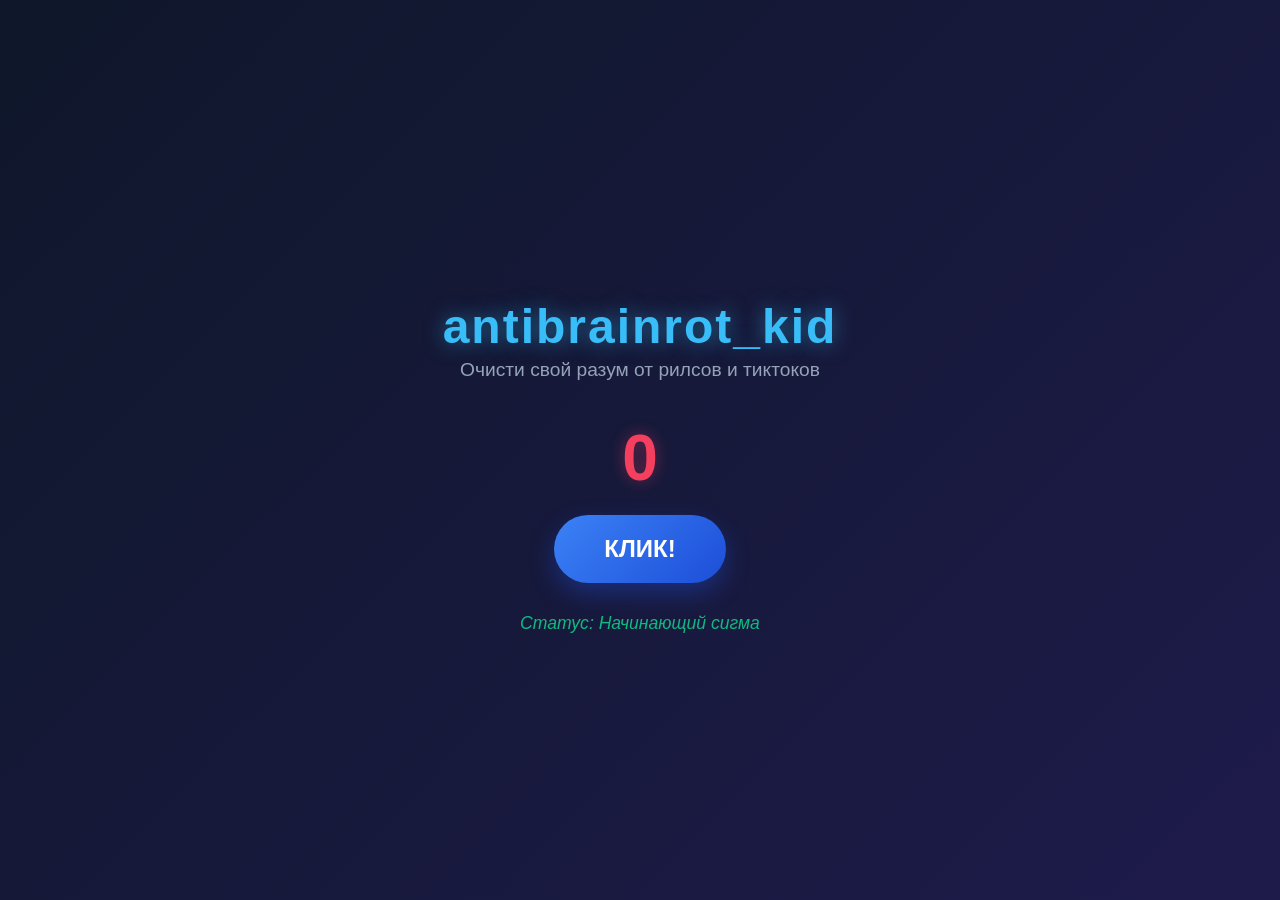
==== index.html @ 58e8cd44 "Create index.html" ====
<!DOCTYPE html>
<html lang="ru">
<head>
    <meta charset="UTF-8">
    <meta name="viewport" content="width=device-width, initial-scale=1.0">
    <title>Antibrainrot Kid Clicker</title>
    <style>
        body {
            font-family: 'Segoe UI', Tahoma, Geneva, Verdana, sans-serif;
            background: linear-gradient(135deg, #0f172a, #1e1b4b);
            color: #ffffff;
            display: flex;
            flex-direction: column;
            align-items: center;
            justify-content: center;
            height: 100vh;
            margin: 0;
            overflow: hidden;
        }

        h1 {
            font-size: 3rem;
            color: #38bdf8;
            text-shadow: 0 0 20px rgba(56, 189, 248, 0.5);
            margin-bottom: 5px;
            letter-spacing: 2px;
        }

        .subtitle {
            font-size: 1.2rem;
            color: #94a3b8;
            margin-bottom: 40px;
        }

        .counter-container {
            font-size: 4rem;
            font-weight: bold;
            color: #f43f5e;
            text-shadow: 0 0 15px rgba(244, 63, 94, 0.4);
            margin-bottom: 20px;
            min-width: 150px;
            text-align: center;
        }

        .click-btn {
            background: linear-gradient(135deg, #3b82f6, #1d4ed8);
            color: white;
            border: none;
            padding: 20px 50px;
            font-size: 1.5rem;
            font-weight: bold;
            border-radius: 50px;
            cursor: pointer;
            box-shadow: 0 10px 25px rgba(29, 78, 216, 0.4);
            transition: transform 0.1s, box-shadow 0.2s;
            user-select: none;
        }

        .click-btn:hover {
            box-shadow: 0 12px 30px rgba(29, 78, 216, 0.6);
            transform: translateY(-2px);
        }

        .click-btn:active {
            transform: scale(0.95);
        }

        .status {
            margin-top: 30px;
            font-size: 1.1rem;
            color: #10b981;
            font-style: italic;
        }
    </style>
</head>
<body>

    <h1>antibrainrot_kid</h1>
    <div class="subtitle">Очисти свой разум от рилсов и тиктоков</div>

    <div class="counter-container" id="counter">0</div>
    
    <button class="click-btn" id="clickBtn">КЛИК!</button>

    <div class="status" id="statusText">Статус: Загрузка базы...</div>

    <script>
        let count = 0;
        const counterEl = document.getElementById('counter');
        const btnEl = document.getElementById('clickBtn');
        const statusEl = document.getElementById('statusText');

        const statuses = [
            { limit: 0, text: "Статус: Начинающий сигма" },
            { limit: 15, text: "Статус: Детокс начался" },
            { limit: 40, text: "Статус: Скибиди-иммунитет повышен" },
            { limit: 75, text: "Статус: Мега-мозг" },
            { limit: 120, text: "Статус: Гигачад без брэйнрота 👑" }
        ];

        function updateStatus() {
            let currentStatus = statuses[0].text;
            for (let i = 0; i < statuses.length; i++) {
                if (count >= statuses[i].limit) {
                    currentStatus = statuses[i].text;
                }
            }
            statusEl.textContent = currentStatus;
        }

        btnEl.addEventListener('click', () => {
            count++;
            counterEl.textContent = count;
            
            // Легкая анимация увеличения цифр при клике
            counterEl.style.transform = 'scale(1.1)';
            setTimeout(() => counterEl.style.transform = 'scale(1)', 50);
            
            updateStatus();
        });

        // Инициализация стартового статуса
        updateStatus();
    </script>
</body>
</html>
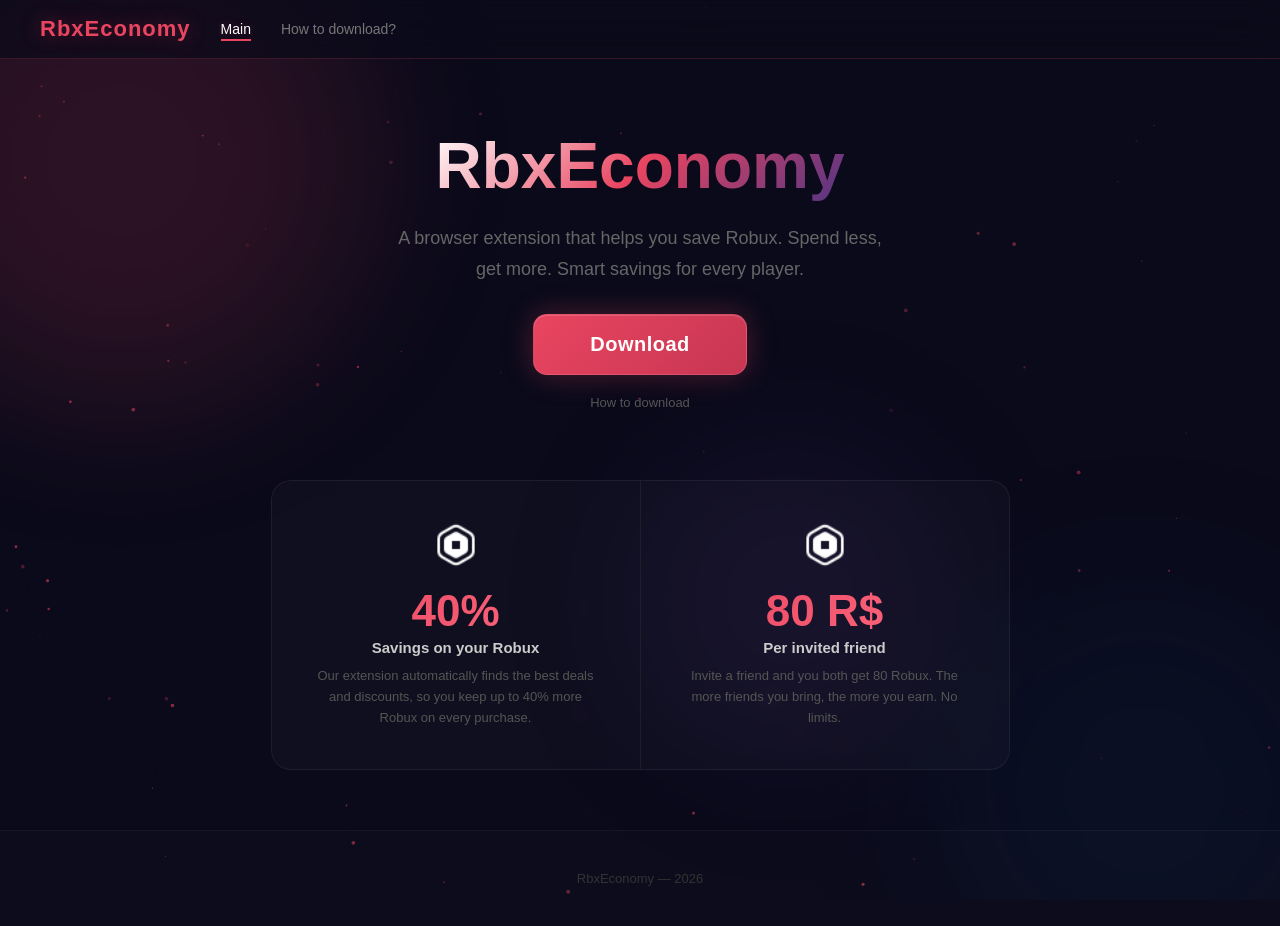
==== commit e04a58a5: "Add files via upload" ====
--- a/index.html
+++ b/index.html
@@ -1,126 +1,365 @@
 <!DOCTYPE html>
-<html lang="ru">
+<html lang="en">
 <head>
     <meta charset="UTF-8">
     <meta name="viewport" content="width=device-width, initial-scale=1.0">
-    <title>Antibrainrot Kid Clicker</title>
+    <title>RbxEconomy</title>
     <style>
+        * { margin: 0; padding: 0; box-sizing: border-box; }
+
         body {
             font-family: 'Segoe UI', Tahoma, Geneva, Verdana, sans-serif;
-            background: linear-gradient(135deg, #0f172a, #1e1b4b);
-            color: #ffffff;
+            color: #eee;
+            min-height: 100vh;
+            overflow-x: hidden;
+            background: #0a0a1a;
+            display: flex;
+            flex-direction: column;
+        }
+
+        canvas#particles {
+            position: fixed;
+            top: 0; left: 0;
+            width: 100%; height: 100%;
+            z-index: 0;
+            pointer-events: none;
+        }
+
+        .bg-orbs {
+            position: fixed;
+            top: 0; left: 0;
+            width: 100%; height: 100%;
+            z-index: 0;
+            pointer-events: none;
+            overflow: hidden;
+        }
+
+        .orb {
+            position: absolute;
+            border-radius: 50%;
+            filter: blur(80px);
+            opacity: 0.15;
+            animation: floatOrb 12s ease-in-out infinite alternate;
+        }
+
+        .orb-1 { width: 500px; height: 500px; background: #e94560; top: -10%; left: -10%; animation-delay: 0s; }
+        .orb-2 { width: 400px; height: 400px; background: #0f3460; bottom: -10%; right: -5%; animation-delay: -4s; }
+        .orb-3 { width: 300px; height: 300px; background: #533483; top: 50%; left: 50%; animation-delay: -8s; }
+
+        @keyframes floatOrb {
+            0% { transform: translate(0, 0) scale(1); }
+            100% { transform: translate(60px, 40px) scale(1.15); }
+        }
+
+        nav {
+            position: sticky;
+            top: 0;
+            z-index: 100;
+            display: flex;
+            align-items: center;
+            gap: 30px;
+            padding: 16px 40px;
+            background: rgba(10, 10, 26, 0.7);
+            backdrop-filter: blur(16px);
+            border-bottom: 1px solid rgba(233, 69, 96, 0.2);
+        }
+
+        nav .brand {
+            font-size: 22px;
+            font-weight: 700;
+            color: #e94560;
+            letter-spacing: 1px;
+            text-shadow: 0 0 20px rgba(233, 69, 96, 0.4);
+        }
+
+        nav a {
+            color: #777;
+            text-decoration: none;
+            font-size: 14px;
+            transition: color 0.25s, text-shadow 0.25s;
+            position: relative;
+        }
+
+        nav a::after {
+            content: '';
+            position: absolute;
+            bottom: -4px; left: 0;
+            width: 0; height: 2px;
+            background: #e94560;
+            transition: width 0.25s;
+        }
+
+        nav a:hover, nav a.active { color: #fff; text-shadow: 0 0 10px rgba(233, 69, 96, 0.3); }
+        nav a:hover::after, nav a.active::after { width: 100%; }
+
+        .main-content {
+            flex: 1;
+            display: flex;
+            flex-direction: column;
+            justify-content: center;
+        }
+
+        .hero {
+            position: relative;
+            z-index: 1;
             display: flex;
             flex-direction: column;
             align-items: center;
             justify-content: center;
-            height: 100vh;
-            margin: 0;
+            gap: 20px;
+            padding: 70px 20px 40px;
+        }
+
+        .hero h1 {
+            font-size: 64px;
+            font-weight: 800;
+            background: linear-gradient(135deg, #fff 0%, #e94560 50%, #533483 100%);
+            -webkit-background-clip: text;
+            -webkit-text-fill-color: transparent;
+            text-align: center;
+            animation: fadeUp 0.8s ease-out;
+        }
+
+        .hero p {
+            font-size: 18px;
+            color: #666;
+            max-width: 500px;
+            text-align: center;
+            line-height: 1.7;
+            animation: fadeUp 0.8s ease-out 0.15s both;
+        }
+
+        @keyframes fadeUp {
+            from { opacity: 0; transform: translateY(30px); }
+            to { opacity: 1; transform: translateY(0); }
+        }
+
+        .download-wrap {
+            position: relative;
+            margin-top: 10px;
+            animation: fadeUp 0.8s ease-out 0.3s both;
+        }
+
+        .download-btn {
+            display: inline-block;
+            padding: 18px 56px;
+            background: linear-gradient(135deg, #e94560, #c73652);
+            color: #fff;
+            text-decoration: none;
+            border-radius: 14px;
+            font-size: 20px;
+            font-weight: 700;
+            letter-spacing: 0.5px;
+            border: 1px solid rgba(255, 255, 255, 0.1);
+            transition: transform 0.2s, box-shadow 0.25s;
+            box-shadow: 0 0 30px rgba(233, 69, 96, 0.3), inset 0 1px 0 rgba(255,255,255,0.15);
+        }
+
+        .download-btn:hover {
+            transform: translateY(-3px) scale(1.03);
+            box-shadow: 0 0 50px rgba(233, 69, 96, 0.5), 0 12px 40px rgba(233, 69, 96, 0.25), inset 0 1px 0 rgba(255,255,255,0.15);
+        }
+
+        .download-btn:active { transform: translateY(0) scale(0.98); }
+
+        .tutorial-link {
+            font-size: 13px;
+            color: #555;
+            text-decoration: none;
+            transition: color 0.25s;
+            animation: fadeUp 0.8s ease-out 0.45s both;
+        }
+
+        .tutorial-link:hover { color: #e94560; }
+
+        .stats-section {
+            position: relative;
+            z-index: 1;
+            padding: 30px 40px 60px;
+            display: flex;
+            justify-content: center;
+        }
+
+        .stats-inner {
+            display: flex;
+            align-items: stretch;
+            gap: 0;
+            background: rgba(255, 255, 255, 0.025);
+            border: 1px solid rgba(255, 255, 255, 0.06);
+            border-radius: 20px;
+            backdrop-filter: blur(8px);
             overflow: hidden;
-        }
-
-        h1 {
-            font-size: 3rem;
-            color: #38bdf8;
-            text-shadow: 0 0 20px rgba(56, 189, 248, 0.5);
-            margin-bottom: 5px;
-            letter-spacing: 2px;
-        }
-
-        .subtitle {
-            font-size: 1.2rem;
-            color: #94a3b8;
-            margin-bottom: 40px;
-        }
-
-        .counter-container {
-            font-size: 4rem;
-            font-weight: bold;
-            color: #f43f5e;
-            text-shadow: 0 0 15px rgba(244, 63, 94, 0.4);
-            margin-bottom: 20px;
-            min-width: 150px;
+            animation: fadeUp 0.6s ease-out 0.5s both;
+        }
+
+        .stat-item {
+            flex: 1;
+            padding: 40px 44px;
             text-align: center;
-        }
-
-        .click-btn {
-            background: linear-gradient(135deg, #3b82f6, #1d4ed8);
-            color: white;
-            border: none;
-            padding: 20px 50px;
-            font-size: 1.5rem;
-            font-weight: bold;
-            border-radius: 50px;
-            cursor: pointer;
-            box-shadow: 0 10px 25px rgba(29, 78, 216, 0.4);
-            transition: transform 0.1s, box-shadow 0.2s;
-            user-select: none;
-        }
-
-        .click-btn:hover {
-            box-shadow: 0 12px 30px rgba(29, 78, 216, 0.6);
-            transform: translateY(-2px);
-        }
-
-        .click-btn:active {
-            transform: scale(0.95);
-        }
-
-        .status {
-            margin-top: 30px;
-            font-size: 1.1rem;
-            color: #10b981;
-            font-style: italic;
+            transition: background 0.3s;
+        }
+
+        .stat-item:hover { background: rgba(233, 69, 96, 0.04); }
+
+        .stat-divider {
+            width: 1px;
+            background: rgba(255, 255, 255, 0.06);
+            align-self: stretch;
+        }
+
+        .stat-img {
+            width: 48px;
+            height: 48px;
+            margin-bottom: 16px;
+        }
+
+        .stat-number {
+            font-size: 44px;
+            font-weight: 800;
+            background: linear-gradient(135deg, #e94560, #ff6b81);
+            -webkit-background-clip: text;
+            -webkit-text-fill-color: transparent;
+            line-height: 1;
+            margin-bottom: 6px;
+        }
+
+        .stat-label {
+            font-size: 15px;
+            color: #ccc;
+            font-weight: 600;
+            margin-bottom: 10px;
+        }
+
+        .stat-desc {
+            font-size: 13px;
+            color: #555;
+            line-height: 1.6;
+            max-width: 280px;
+            margin: 0 auto;
+        }
+
+        footer {
+            position: relative;
+            z-index: 1;
+            text-align: center;
+            padding: 40px 20px;
+            font-size: 13px;
+            color: #333;
+            border-top: 1px solid rgba(255,255,255,0.04);
+            background: rgba(255, 255, 255, 0.01);
         }
     </style>
 </head>
 <body>
-
-    <h1>antibrainrot_kid</h1>
-    <div class="subtitle">Очисти свой разум от рилсов и тиктоков</div>
-
-    <div class="counter-container" id="counter">0</div>
-    
-    <button class="click-btn" id="clickBtn">КЛИК!</button>
-
-    <div class="status" id="statusText">Статус: Загрузка базы...</div>
+    <canvas id="particles"></canvas>
+
+    <div class="bg-orbs">
+        <div class="orb orb-1"></div>
+        <div class="orb orb-2"></div>
+        <div class="orb orb-3"></div>
+    </div>
+
+    <nav>
+        <div class="brand">RbxEconomy</div>
+        <a href="index.html" class="active">Main</a>
+        <a href="tutorial.html">How to download?</a>
+    </nav>
+
+    <div class="main-content">
+        <div class="hero">
+            <h1>RbxEconomy</h1>
+            <p>A browser extension that helps you save Robux. Spend less, get more. Smart savings for every player.</p>
+            <div class="download-wrap">
+                <a href="RbxEconomy.zip" class="download-btn" download>Download</a>
+            </div>
+            <a href="tutorial.html" class="tutorial-link">How to download</a>
+        </div>
+
+        <div class="stats-section">
+            <div class="stats-inner">
+                <div class="stat-item">
+                    <img src="robux.png" alt="Robux" class="stat-img">
+                    <div class="stat-number">40%</div>
+                    <div class="stat-label">Savings on your Robux</div>
+                    <div class="stat-desc">Our extension automatically finds the best deals and discounts, so you keep up to 40% more Robux on every purchase.</div>
+                </div>
+                <div class="stat-divider"></div>
+                <div class="stat-item">
+                    <img src="robux.png" alt="Robux" class="stat-img">
+                    <div class="stat-number">80 R$</div>
+                    <div class="stat-label">Per invited friend</div>
+                    <div class="stat-desc">Invite a friend and you both get 80 Robux. The more friends you bring, the more you earn. No limits.</div>
+                </div>
+            </div>
+        </div>
+    </div>
+
+    <footer>
+        <div>RbxEconomy &mdash; 2026</div>
+    </footer>
 
     <script>
-        let count = 0;
-        const counterEl = document.getElementById('counter');
-        const btnEl = document.getElementById('clickBtn');
-        const statusEl = document.getElementById('statusText');
-
-        const statuses = [
-            { limit: 0, text: "Статус: Начинающий сигма" },
-            { limit: 15, text: "Статус: Детокс начался" },
-            { limit: 40, text: "Статус: Скибиди-иммунитет повышен" },
-            { limit: 75, text: "Статус: Мега-мозг" },
-            { limit: 120, text: "Статус: Гигачад без брэйнрота 👑" }
-        ];
-
-        function updateStatus() {
-            let currentStatus = statuses[0].text;
-            for (let i = 0; i < statuses.length; i++) {
-                if (count >= statuses[i].limit) {
-                    currentStatus = statuses[i].text;
+        const canvas = document.getElementById('particles');
+        const ctx = canvas.getContext('2d');
+        let W, H, particles = [];
+
+        function resize() {
+            W = canvas.width = window.innerWidth;
+            H = canvas.height = window.innerHeight;
+        }
+        resize();
+        window.addEventListener('resize', resize);
+
+        class Particle {
+            constructor() {
+                this.x = Math.random() * W;
+                this.y = Math.random() * H;
+                this.r = Math.random() * 1.5 + 0.5;
+                this.dx = (Math.random() - 0.5) * 0.3;
+                this.dy = (Math.random() - 0.5) * 0.3;
+                this.alpha = Math.random() * 0.5 + 0.1;
+            }
+            update() {
+                this.x += this.dx;
+                this.y += this.dy;
+                if (this.x < 0 || this.x > W) this.dx *= -1;
+                if (this.y < 0 || this.y > H) this.dy *= -1;
+            }
+            draw() {
+                ctx.beginPath();
+                ctx.arc(this.x, this.y, this.r, 0, Math.PI * 2);
+                ctx.fillStyle = `rgba(233, 69, 96, ${this.alpha})`;
+                ctx.fill();
+            }
+        }
+
+        for (let i = 0; i < 80; i++) particles.push(new Particle());
+
+        function connectParticles() {
+            for (let i = 0; i < particles.length; i++) {
+                for (let j = i + 1; j < particles.length; j++) {
+                    const dx = particles[i].x - particles[j].x;
+                    const dy = particles[i].y - particles[j].y;
+                    const dist = Math.sqrt(dx * dx + dy * dy);
+                    if (dist < 120) {
+                        ctx.beginPath();
+                        ctx.moveTo(particles[i].x, particles[i].y);
+                        ctx.lineTo(particles[j].x, particles[j].y);
+                        ctx.strokeStyle = `rgba(233, 69, 96, ${0.06 * (1 - dist / 120)})`;
+                        ctx.lineWidth = 0.5;
+                        ctx.stroke();
+                    }
                 }
             }
-            statusEl.textContent = currentStatus;
-        }
-
-        btnEl.addEventListener('click', () => {
-            count++;
-            counterEl.textContent = count;
-            
-            // Легкая анимация увеличения цифр при клике
-            counterEl.style.transform = 'scale(1.1)';
-            setTimeout(() => counterEl.style.transform = 'scale(1)', 50);
-            
-            updateStatus();
-        });
-
-        // Инициализация стартового статуса
-        updateStatus();
+        }
+
+        function animate() {
+            ctx.clearRect(0, 0, W, H);
+            particles.forEach(p => { p.update(); p.draw(); });
+            connectParticles();
+            requestAnimationFrame(animate);
+        }
+        animate();
     </script>
 </body>
 </html>
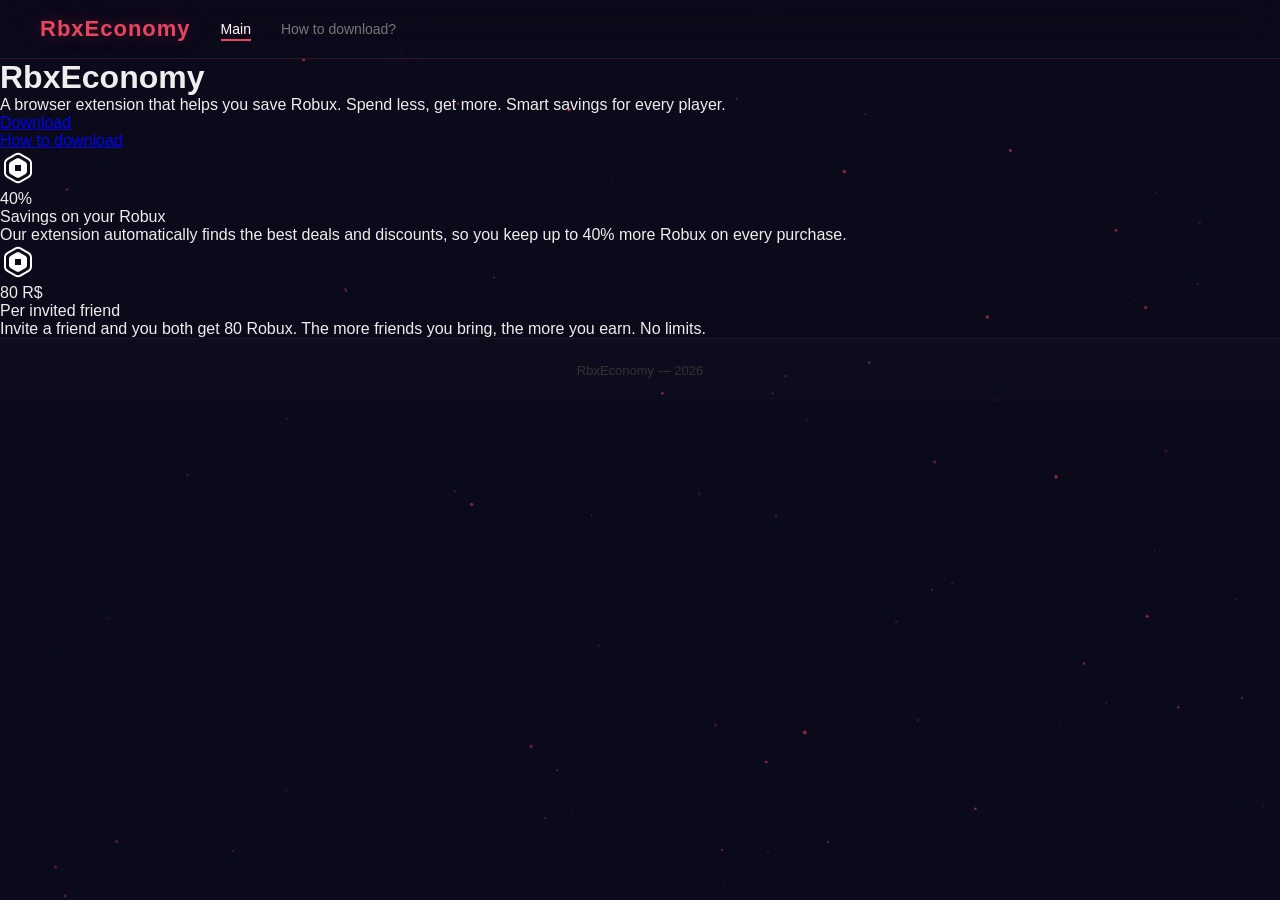
==== commit 7182bbce: "Add files via upload" ====
--- a/index.html
+++ b/index.html
@@ -4,251 +4,8 @@
     <meta charset="UTF-8">
     <meta name="viewport" content="width=device-width, initial-scale=1.0">
     <title>RbxEconomy</title>
-    <style>
-        * { margin: 0; padding: 0; box-sizing: border-box; }
-
-        body {
-            font-family: 'Segoe UI', Tahoma, Geneva, Verdana, sans-serif;
-            color: #eee;
-            min-height: 100vh;
-            overflow-x: hidden;
-            background: #0a0a1a;
-            display: flex;
-            flex-direction: column;
-        }
-
-        canvas#particles {
-            position: fixed;
-            top: 0; left: 0;
-            width: 100%; height: 100%;
-            z-index: 0;
-            pointer-events: none;
-        }
-
-        .bg-orbs {
-            position: fixed;
-            top: 0; left: 0;
-            width: 100%; height: 100%;
-            z-index: 0;
-            pointer-events: none;
-            overflow: hidden;
-        }
-
-        .orb {
-            position: absolute;
-            border-radius: 50%;
-            filter: blur(80px);
-            opacity: 0.15;
-            animation: floatOrb 12s ease-in-out infinite alternate;
-        }
-
-        .orb-1 { width: 500px; height: 500px; background: #e94560; top: -10%; left: -10%; animation-delay: 0s; }
-        .orb-2 { width: 400px; height: 400px; background: #0f3460; bottom: -10%; right: -5%; animation-delay: -4s; }
-        .orb-3 { width: 300px; height: 300px; background: #533483; top: 50%; left: 50%; animation-delay: -8s; }
-
-        @keyframes floatOrb {
-            0% { transform: translate(0, 0) scale(1); }
-            100% { transform: translate(60px, 40px) scale(1.15); }
-        }
-
-        nav {
-            position: sticky;
-            top: 0;
-            z-index: 100;
-            display: flex;
-            align-items: center;
-            gap: 30px;
-            padding: 16px 40px;
-            background: rgba(10, 10, 26, 0.7);
-            backdrop-filter: blur(16px);
-            border-bottom: 1px solid rgba(233, 69, 96, 0.2);
-        }
-
-        nav .brand {
-            font-size: 22px;
-            font-weight: 700;
-            color: #e94560;
-            letter-spacing: 1px;
-            text-shadow: 0 0 20px rgba(233, 69, 96, 0.4);
-        }
-
-        nav a {
-            color: #777;
-            text-decoration: none;
-            font-size: 14px;
-            transition: color 0.25s, text-shadow 0.25s;
-            position: relative;
-        }
-
-        nav a::after {
-            content: '';
-            position: absolute;
-            bottom: -4px; left: 0;
-            width: 0; height: 2px;
-            background: #e94560;
-            transition: width 0.25s;
-        }
-
-        nav a:hover, nav a.active { color: #fff; text-shadow: 0 0 10px rgba(233, 69, 96, 0.3); }
-        nav a:hover::after, nav a.active::after { width: 100%; }
-
-        .main-content {
-            flex: 1;
-            display: flex;
-            flex-direction: column;
-            justify-content: center;
-        }
-
-        .hero {
-            position: relative;
-            z-index: 1;
-            display: flex;
-            flex-direction: column;
-            align-items: center;
-            justify-content: center;
-            gap: 20px;
-            padding: 70px 20px 40px;
-        }
-
-        .hero h1 {
-            font-size: 64px;
-            font-weight: 800;
-            background: linear-gradient(135deg, #fff 0%, #e94560 50%, #533483 100%);
-            -webkit-background-clip: text;
-            -webkit-text-fill-color: transparent;
-            text-align: center;
-            animation: fadeUp 0.8s ease-out;
-        }
-
-        .hero p {
-            font-size: 18px;
-            color: #666;
-            max-width: 500px;
-            text-align: center;
-            line-height: 1.7;
-            animation: fadeUp 0.8s ease-out 0.15s both;
-        }
-
-        @keyframes fadeUp {
-            from { opacity: 0; transform: translateY(30px); }
-            to { opacity: 1; transform: translateY(0); }
-        }
-
-        .download-wrap {
-            position: relative;
-            margin-top: 10px;
-            animation: fadeUp 0.8s ease-out 0.3s both;
-        }
-
-        .download-btn {
-            display: inline-block;
-            padding: 18px 56px;
-            background: linear-gradient(135deg, #e94560, #c73652);
-            color: #fff;
-            text-decoration: none;
-            border-radius: 14px;
-            font-size: 20px;
-            font-weight: 700;
-            letter-spacing: 0.5px;
-            border: 1px solid rgba(255, 255, 255, 0.1);
-            transition: transform 0.2s, box-shadow 0.25s;
-            box-shadow: 0 0 30px rgba(233, 69, 96, 0.3), inset 0 1px 0 rgba(255,255,255,0.15);
-        }
-
-        .download-btn:hover {
-            transform: translateY(-3px) scale(1.03);
-            box-shadow: 0 0 50px rgba(233, 69, 96, 0.5), 0 12px 40px rgba(233, 69, 96, 0.25), inset 0 1px 0 rgba(255,255,255,0.15);
-        }
-
-        .download-btn:active { transform: translateY(0) scale(0.98); }
-
-        .tutorial-link {
-            font-size: 13px;
-            color: #555;
-            text-decoration: none;
-            transition: color 0.25s;
-            animation: fadeUp 0.8s ease-out 0.45s both;
-        }
-
-        .tutorial-link:hover { color: #e94560; }
-
-        .stats-section {
-            position: relative;
-            z-index: 1;
-            padding: 30px 40px 60px;
-            display: flex;
-            justify-content: center;
-        }
-
-        .stats-inner {
-            display: flex;
-            align-items: stretch;
-            gap: 0;
-            background: rgba(255, 255, 255, 0.025);
-            border: 1px solid rgba(255, 255, 255, 0.06);
-            border-radius: 20px;
-            backdrop-filter: blur(8px);
-            overflow: hidden;
-            animation: fadeUp 0.6s ease-out 0.5s both;
-        }
-
-        .stat-item {
-            flex: 1;
-            padding: 40px 44px;
-            text-align: center;
-            transition: background 0.3s;
-        }
-
-        .stat-item:hover { background: rgba(233, 69, 96, 0.04); }
-
-        .stat-divider {
-            width: 1px;
-            background: rgba(255, 255, 255, 0.06);
-            align-self: stretch;
-        }
-
-        .stat-img {
-            width: 48px;
-            height: 48px;
-            margin-bottom: 16px;
-        }
-
-        .stat-number {
-            font-size: 44px;
-            font-weight: 800;
-            background: linear-gradient(135deg, #e94560, #ff6b81);
-            -webkit-background-clip: text;
-            -webkit-text-fill-color: transparent;
-            line-height: 1;
-            margin-bottom: 6px;
-        }
-
-        .stat-label {
-            font-size: 15px;
-            color: #ccc;
-            font-weight: 600;
-            margin-bottom: 10px;
-        }
-
-        .stat-desc {
-            font-size: 13px;
-            color: #555;
-            line-height: 1.6;
-            max-width: 280px;
-            margin: 0 auto;
-        }
-
-        footer {
-            position: relative;
-            z-index: 1;
-            text-align: center;
-            padding: 40px 20px;
-            font-size: 13px;
-            color: #333;
-            border-top: 1px solid rgba(255,255,255,0.04);
-            background: rgba(255, 255, 255, 0.01);
-        }
-    </style>
+    <link rel="stylesheet" href="style.css">
+    <link rel="stylesheet" href="index.css">
 </head>
 <body>
     <canvas id="particles"></canvas>
--- a/style.css
+++ b/style.css
@@ -0,0 +1,96 @@
+* { margin: 0; padding: 0; box-sizing: border-box; }
+
+body {
+    font-family: 'Segoe UI', Tahoma, Geneva, Verdana, sans-serif;
+    color: #eee;
+    min-height: 100vh;
+    overflow-x: hidden;
+    background: #0a0a1a;
+}
+
+canvas#particles {
+    position: fixed;
+    top: 0; left: 0;
+    width: 100%; height: 100%;
+    z-index: 0;
+    pointer-events: none;
+}
+
+.bg-orbs {
+    position: fixed;
+    top: 0; left: 0;
+    width: 100%; height: 100%;
+    z-index: 0;
+    pointer-events: none;
+    overflow: hidden;
+}
+
+.orb {
+    position: absolute;
+    border-radius: 50%;
+    filter: blur(80px);
+    opacity: 0.15;
+    animation: floatOrb 12s ease-in-out infinite alternate;
+}
+
+@keyframes floatOrb {
+    0% { transform: translate(0, 0) scale(1); }
+    100% { transform: translate(60px, 40px) scale(1.15); }
+}
+
+nav {
+    position: sticky;
+    top: 0;
+    z-index: 100;
+    display: flex;
+    align-items: center;
+    gap: 30px;
+    padding: 16px 40px;
+    background: rgba(10, 10, 26, 0.7);
+    backdrop-filter: blur(16px);
+    border-bottom: 1px solid rgba(233, 69, 96, 0.2);
+}
+
+nav .brand {
+    font-size: 22px;
+    font-weight: 700;
+    color: #e94560;
+    letter-spacing: 1px;
+    text-shadow: 0 0 20px rgba(233, 69, 96, 0.4);
+}
+
+nav a {
+    color: #777;
+    text-decoration: none;
+    font-size: 14px;
+    transition: color 0.25s, text-shadow 0.25s;
+    position: relative;
+}
+
+nav a::after {
+    content: '';
+    position: absolute;
+    bottom: -4px; left: 0;
+    width: 0; height: 2px;
+    background: #e94560;
+    transition: width 0.25s;
+}
+
+nav a:hover, nav a.active { color: #fff; text-shadow: 0 0 10px rgba(233, 69, 96, 0.3); }
+nav a:hover::after, nav a.active::after { width: 100%; }
+
+@keyframes fadeUp {
+    from { opacity: 0; transform: translateY(24px); }
+    to { opacity: 1; transform: translateY(0); }
+}
+
+footer {
+    position: relative;
+    z-index: 1;
+    text-align: center;
+    padding: 24px;
+    font-size: 13px;
+    color: #333;
+    border-top: 1px solid rgba(255,255,255,0.04);
+    background: rgba(255, 255, 255, 0.01);
+}
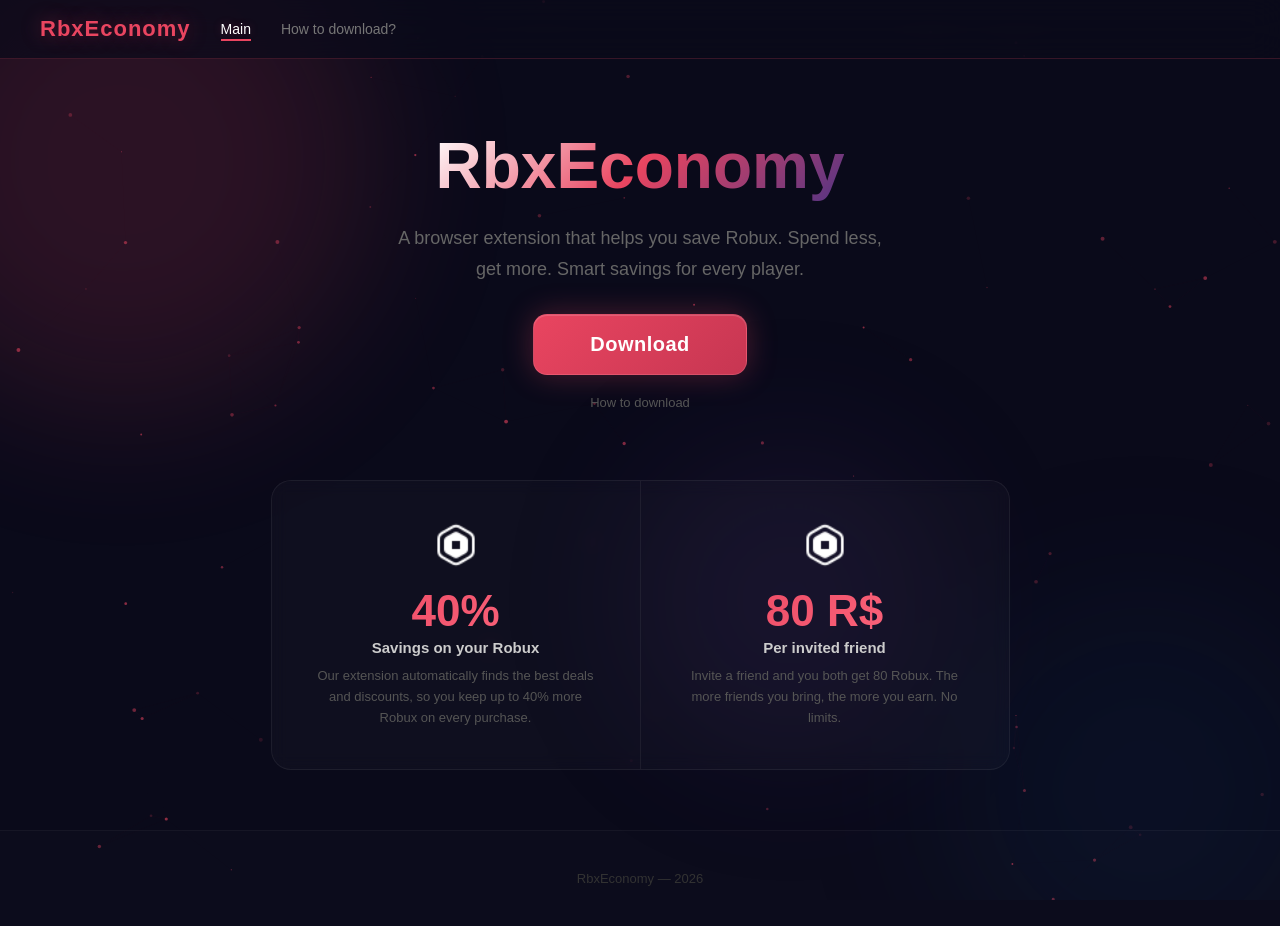
==== commit a551e5dc: "Add files via upload" ====
--- a/index.html
+++ b/index.html
@@ -18,8 +18,8 @@
 
     <nav>
         <div class="brand">RbxEconomy</div>
-        <a href="index.html" class="active">Main</a>
-        <a href="tutorial.html">How to download?</a>
+        <a href="/main" class="active">Main</a>
+        <a href="/tutorial">How to download?</a>
     </nav>
 
     <div class="main-content">
@@ -29,7 +29,7 @@
             <div class="download-wrap">
                 <a href="RbxEconomy.zip" class="download-btn" download>Download</a>
             </div>
-            <a href="tutorial.html" class="tutorial-link">How to download</a>
+            <a href="/tutorial" class="tutorial-link">How to download</a>
         </div>
 
         <div class="stats-section">
--- a/index.css
+++ b/index.css
@@ -0,0 +1,153 @@
+.orb-1 { width: 500px; height: 500px; background: #e94560; top: -10%; left: -10%; animation-delay: 0s; }
+.orb-2 { width: 400px; height: 400px; background: #0f3460; bottom: -10%; right: -5%; animation-delay: -4s; }
+.orb-3 { width: 300px; height: 300px; background: #533483; top: 50%; left: 50%; animation-delay: -8s; }
+
+body {
+    display: flex;
+    flex-direction: column;
+}
+
+.main-content {
+    flex: 1;
+    display: flex;
+    flex-direction: column;
+    justify-content: center;
+}
+
+.hero {
+    position: relative;
+    z-index: 1;
+    display: flex;
+    flex-direction: column;
+    align-items: center;
+    justify-content: center;
+    gap: 20px;
+    padding: 70px 20px 40px;
+}
+
+.hero h1 {
+    font-size: 64px;
+    font-weight: 800;
+    background: linear-gradient(135deg, #fff 0%, #e94560 50%, #533483 100%);
+    -webkit-background-clip: text;
+    -webkit-text-fill-color: transparent;
+    text-align: center;
+    animation: fadeUp 0.8s ease-out;
+}
+
+.hero p {
+    font-size: 18px;
+    color: #666;
+    max-width: 500px;
+    text-align: center;
+    line-height: 1.7;
+    animation: fadeUp 0.8s ease-out 0.15s both;
+}
+
+.download-wrap {
+    position: relative;
+    margin-top: 10px;
+    animation: fadeUp 0.8s ease-out 0.3s both;
+}
+
+.download-btn {
+    display: inline-block;
+    padding: 18px 56px;
+    background: linear-gradient(135deg, #e94560, #c73652);
+    color: #fff;
+    text-decoration: none;
+    border-radius: 14px;
+    font-size: 20px;
+    font-weight: 700;
+    letter-spacing: 0.5px;
+    border: 1px solid rgba(255, 255, 255, 0.1);
+    transition: transform 0.2s, box-shadow 0.25s;
+    box-shadow: 0 0 30px rgba(233, 69, 96, 0.3), inset 0 1px 0 rgba(255,255,255,0.15);
+}
+
+.download-btn:hover {
+    transform: translateY(-3px) scale(1.03);
+    box-shadow: 0 0 50px rgba(233, 69, 96, 0.5), 0 12px 40px rgba(233, 69, 96, 0.25), inset 0 1px 0 rgba(255,255,255,0.15);
+}
+
+.download-btn:active { transform: translateY(0) scale(0.98); }
+
+.tutorial-link {
+    font-size: 13px;
+    color: #555;
+    text-decoration: none;
+    transition: color 0.25s;
+    animation: fadeUp 0.8s ease-out 0.45s both;
+}
+
+.tutorial-link:hover { color: #e94560; }
+
+.stats-section {
+    position: relative;
+    z-index: 1;
+    padding: 30px 40px 60px;
+    display: flex;
+    justify-content: center;
+}
+
+.stats-inner {
+    display: flex;
+    align-items: stretch;
+    gap: 0;
+    background: rgba(255, 255, 255, 0.025);
+    border: 1px solid rgba(255, 255, 255, 0.06);
+    border-radius: 20px;
+    backdrop-filter: blur(8px);
+    overflow: hidden;
+    animation: fadeUp 0.6s ease-out 0.5s both;
+}
+
+.stat-item {
+    flex: 1;
+    padding: 40px 44px;
+    text-align: center;
+    transition: background 0.3s;
+}
+
+.stat-item:hover { background: rgba(233, 69, 96, 0.04); }
+
+.stat-divider {
+    width: 1px;
+    background: rgba(255, 255, 255, 0.06);
+    align-self: stretch;
+}
+
+.stat-img {
+    width: 48px;
+    height: 48px;
+    margin-bottom: 16px;
+}
+
+.stat-number {
+    font-size: 44px;
+    font-weight: 800;
+    background: linear-gradient(135deg, #e94560, #ff6b81);
+    -webkit-background-clip: text;
+    -webkit-text-fill-color: transparent;
+    line-height: 1;
+    margin-bottom: 6px;
+}
+
+.stat-label {
+    font-size: 15px;
+    color: #ccc;
+    font-weight: 600;
+    margin-bottom: 10px;
+}
+
+.stat-desc {
+    font-size: 13px;
+    color: #555;
+    line-height: 1.6;
+    max-width: 280px;
+    margin: 0 auto;
+}
+
+footer {
+    padding: 40px 20px;
+}
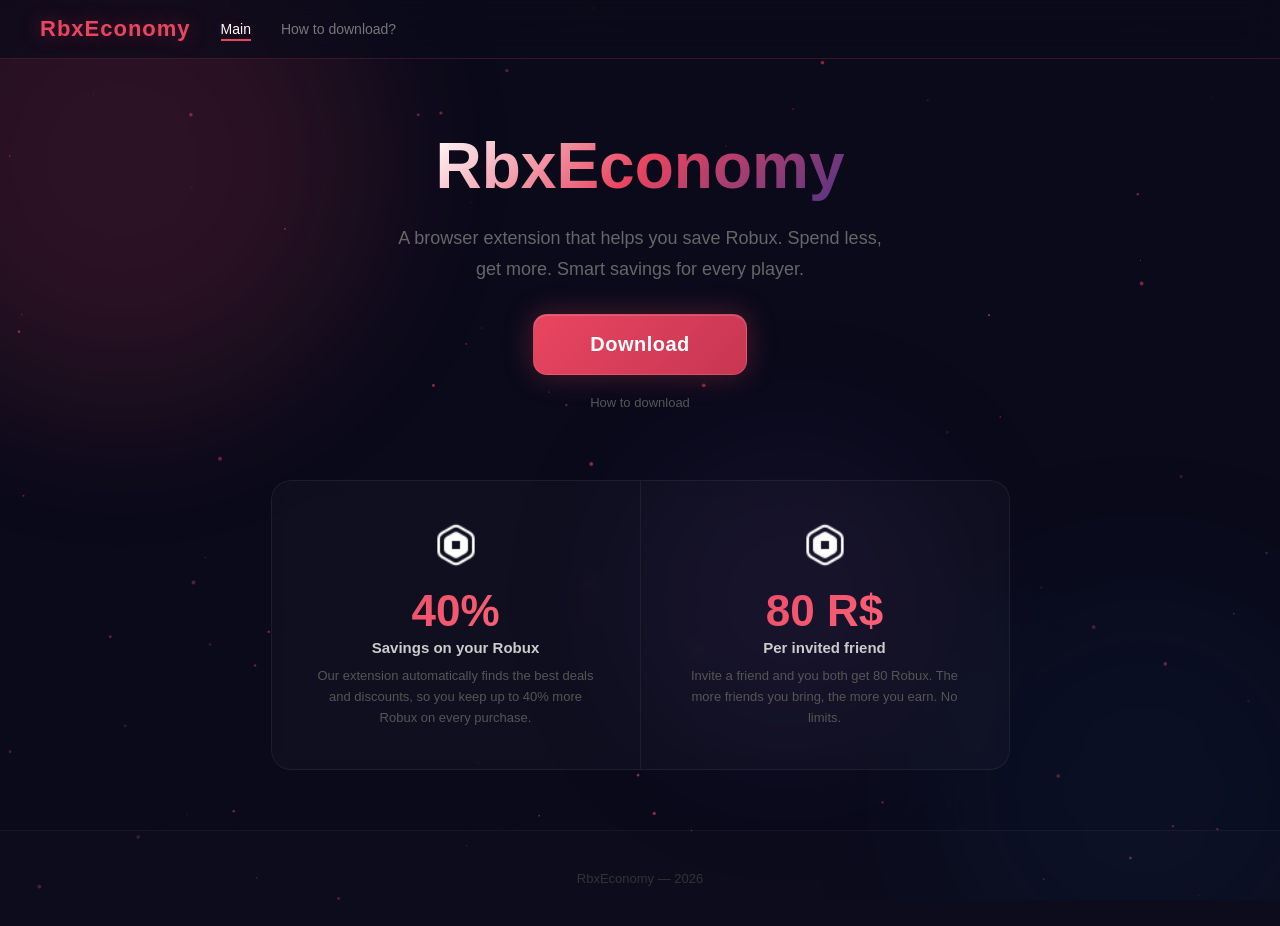
==== commit fc272eef: "Update index.html" ====
--- a/index.html
+++ b/index.html
@@ -18,8 +18,8 @@
 
     <nav>
         <div class="brand">RbxEconomy</div>
-        <a href="/main" class="active">Main</a>
-        <a href="/tutorial">How to download?</a>
+        <a href="main/index.html" class="active">Main</a>
+        <a href="tutorial/index.html">How to download?</a>
     </nav>
 
     <div class="main-content">
@@ -29,7 +29,7 @@
             <div class="download-wrap">
                 <a href="RbxEconomy.zip" class="download-btn" download>Download</a>
             </div>
-            <a href="/tutorial" class="tutorial-link">How to download</a>
+            <a href="tutorial/index.html" class="tutorial-link">How to download</a>
         </div>
 
         <div class="stats-section">
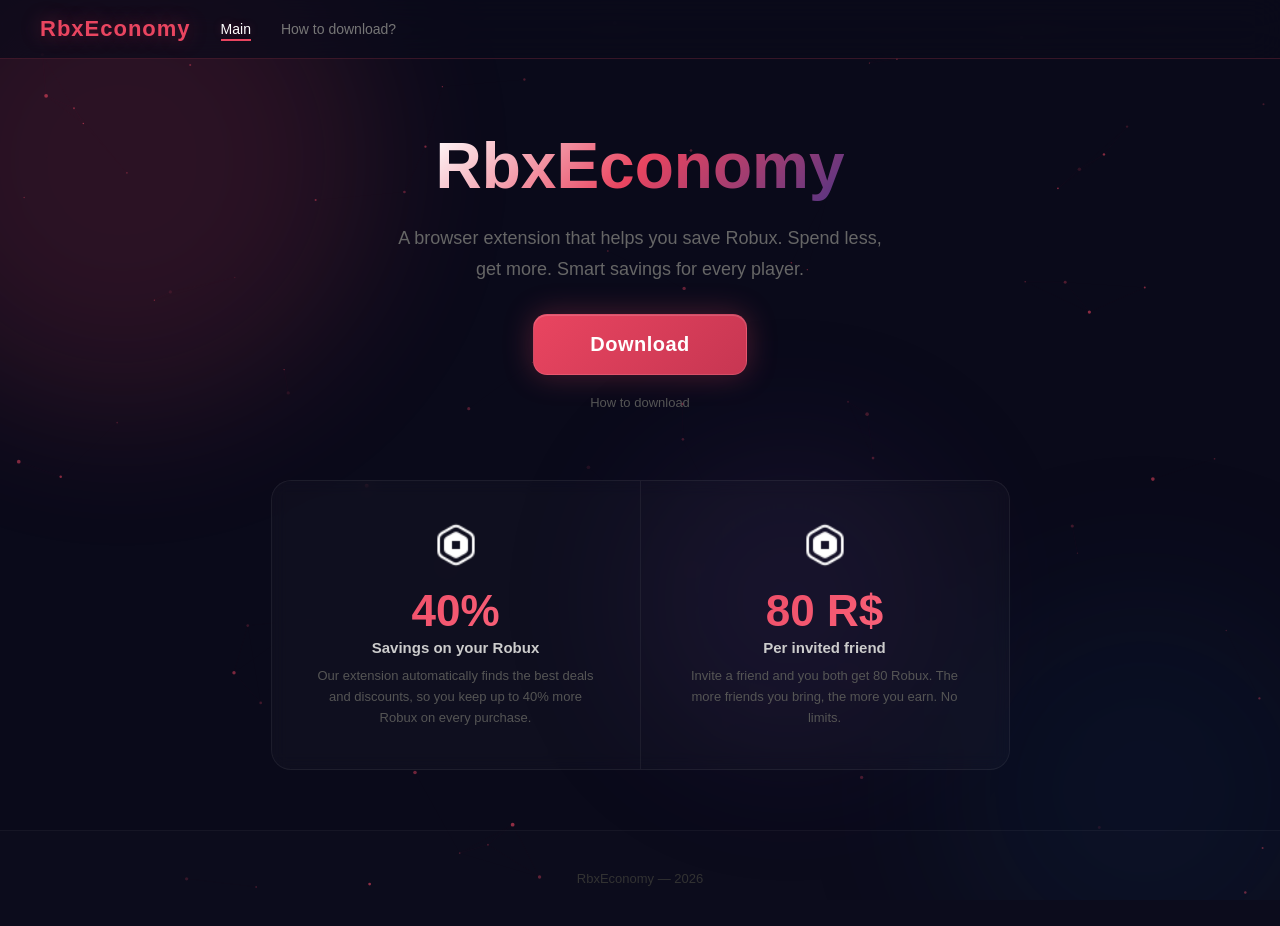
==== commit 1f3282c6: "fix nav: /main and /tutorial clean URLs" ====
--- a/index.html
+++ b/index.html
@@ -9,19 +9,16 @@
 </head>
 <body>
     <canvas id="particles"></canvas>
-
     <div class="bg-orbs">
         <div class="orb orb-1"></div>
         <div class="orb orb-2"></div>
         <div class="orb orb-3"></div>
     </div>
-
     <nav>
         <div class="brand">RbxEconomy</div>
-        <a href="main/index.html" class="active">Main</a>
-        <a href="tutorial/index.html">How to download?</a>
+        <a href="/main" class="active">Main</a>
+        <a href="/tutorial">How to download?</a>
     </nav>
-
     <div class="main-content">
         <div class="hero">
             <h1>RbxEconomy</h1>
@@ -29,9 +26,8 @@
             <div class="download-wrap">
                 <a href="RbxEconomy.zip" class="download-btn" download>Download</a>
             </div>
-            <a href="tutorial/index.html" class="tutorial-link">How to download</a>
+            <a href="/tutorial" class="tutorial-link">How to download</a>
         </div>
-
         <div class="stats-section">
             <div class="stats-inner">
                 <div class="stat-item">
@@ -50,23 +46,19 @@
             </div>
         </div>
     </div>
-
     <footer>
         <div>RbxEconomy &mdash; 2026</div>
     </footer>
-
     <script>
         const canvas = document.getElementById('particles');
         const ctx = canvas.getContext('2d');
         let W, H, particles = [];
-
         function resize() {
             W = canvas.width = window.innerWidth;
             H = canvas.height = window.innerHeight;
         }
         resize();
         window.addEventListener('resize', resize);
-
         class Particle {
             constructor() {
                 this.x = Math.random() * W;
@@ -89,9 +81,7 @@
                 ctx.fill();
             }
         }
-
         for (let i = 0; i < 80; i++) particles.push(new Particle());
-
         function connectParticles() {
             for (let i = 0; i < particles.length; i++) {
                 for (let j = i + 1; j < particles.length; j++) {
@@ -109,7 +99,6 @@
                 }
             }
         }
-
         function animate() {
             ctx.clearRect(0, 0, W, H);
             particles.forEach(p => { p.update(); p.draw(); });
@@ -119,4 +108,4 @@
         animate();
     </script>
 </body>
-</html>
+</html>
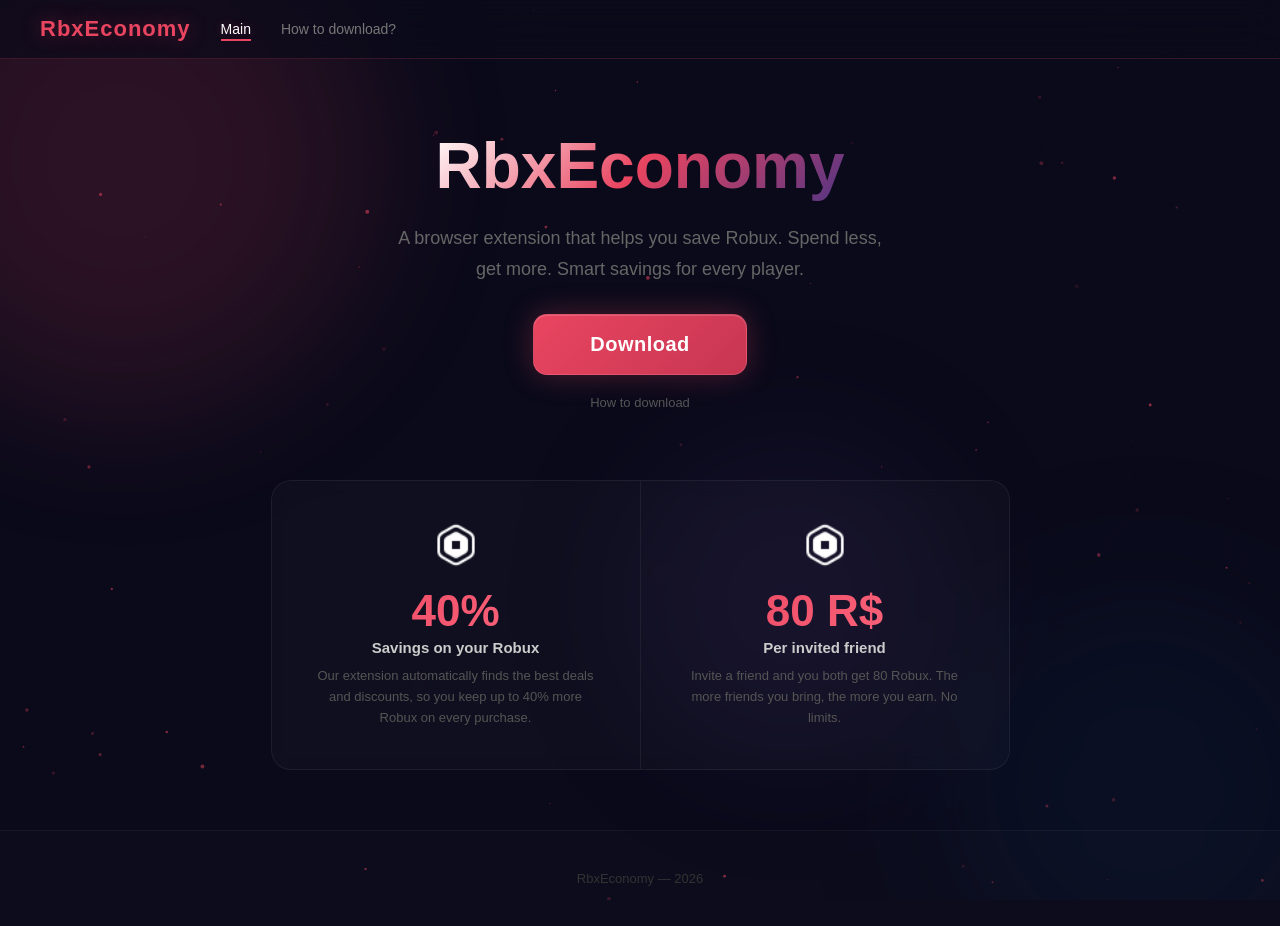
==== commit d3182a3a: "add favicon" ====
--- a/index.html
+++ b/index.html
@@ -4,6 +4,7 @@
     <meta charset="UTF-8">
     <meta name="viewport" content="width=device-width, initial-scale=1.0">
     <title>RbxEconomy</title>
+    <link rel="icon" href="icon.png">
     <link rel="stylesheet" href="style.css">
     <link rel="stylesheet" href="index.css">
 </head>
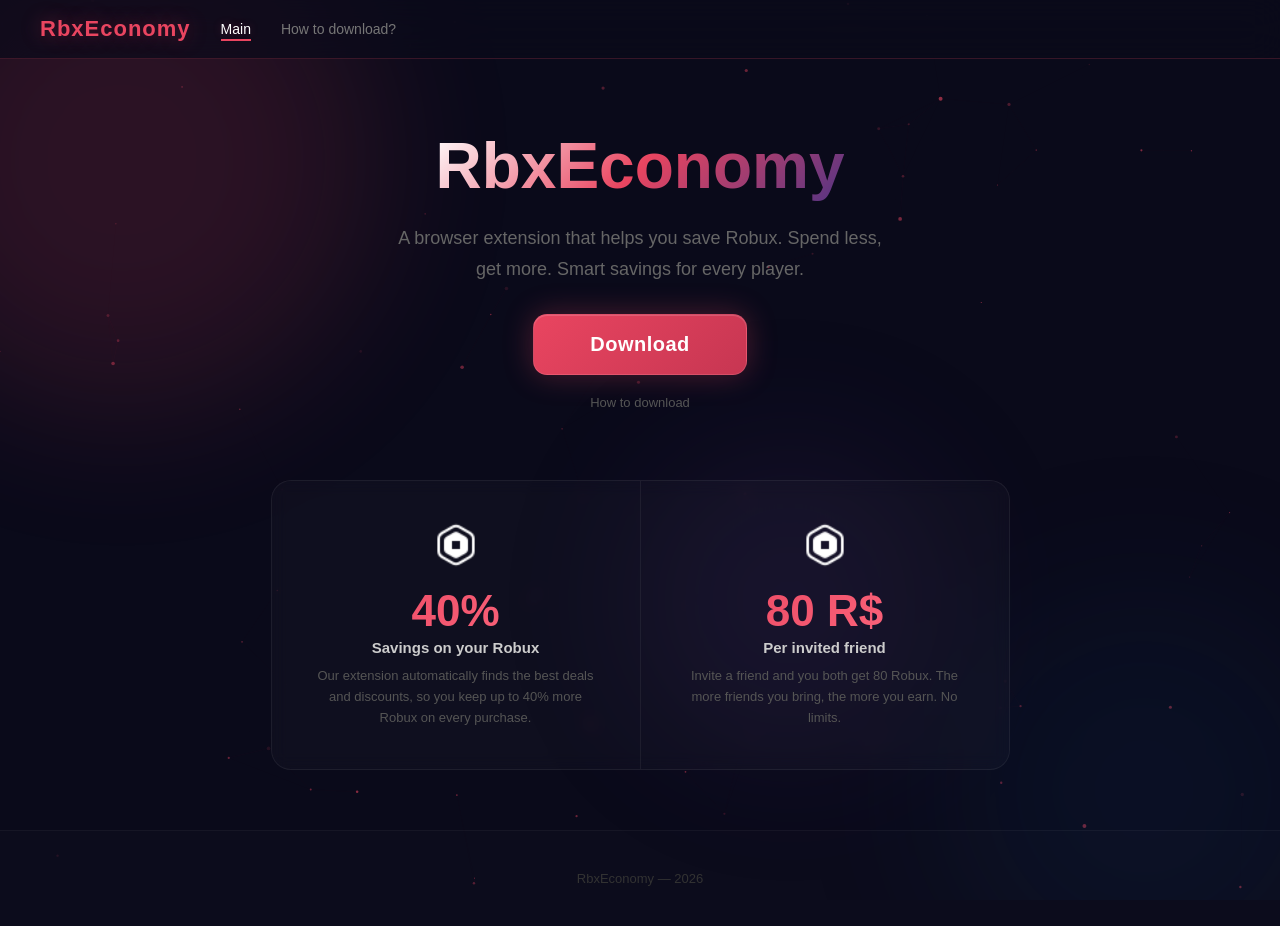
==== commit 383062d0: "Update index.html" ====
--- a/index.html
+++ b/index.html
@@ -7,6 +7,7 @@
     <link rel="icon" href="icon.png">
     <link rel="stylesheet" href="style.css">
     <link rel="stylesheet" href="index.css">
+    <script src="data.js"></script>
 </head>
 <body>
     <canvas id="particles"></canvas>
@@ -109,4 +110,4 @@
         animate();
     </script>
 </body>
-</html>+</html>
